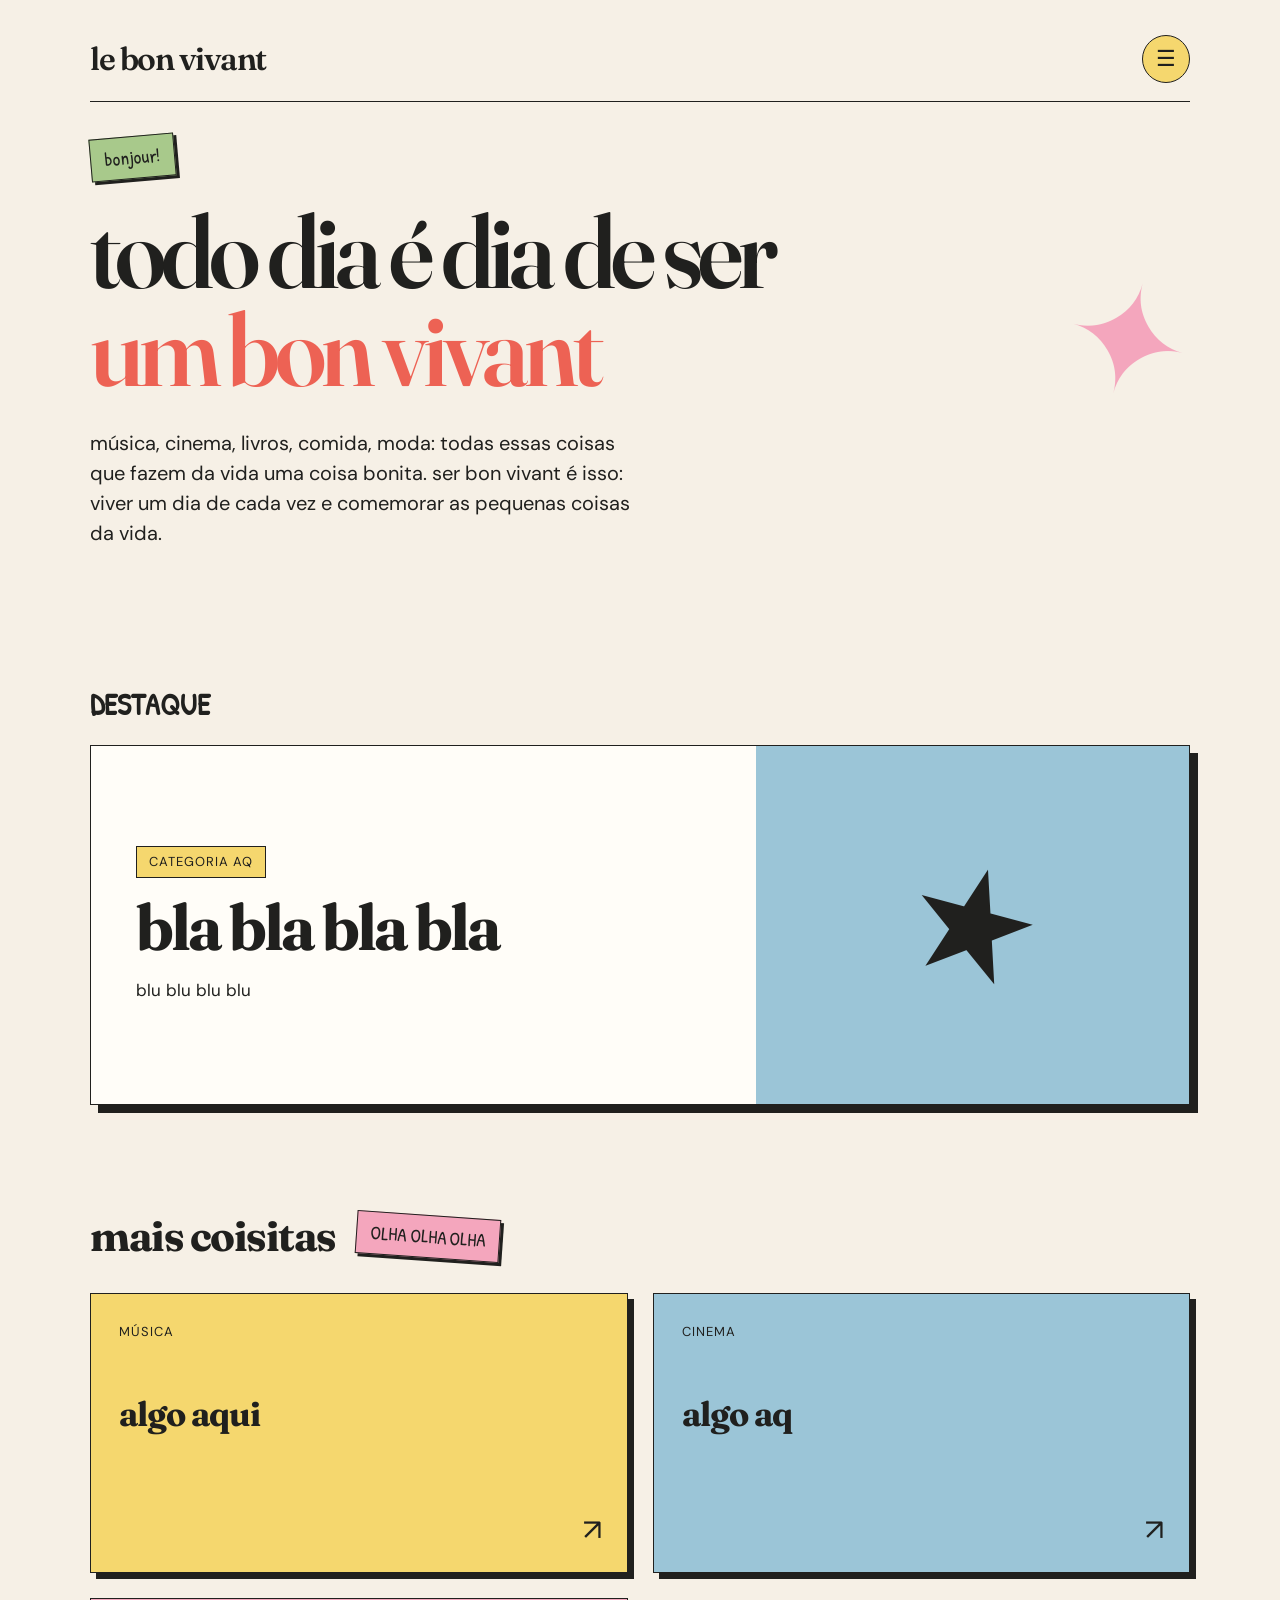
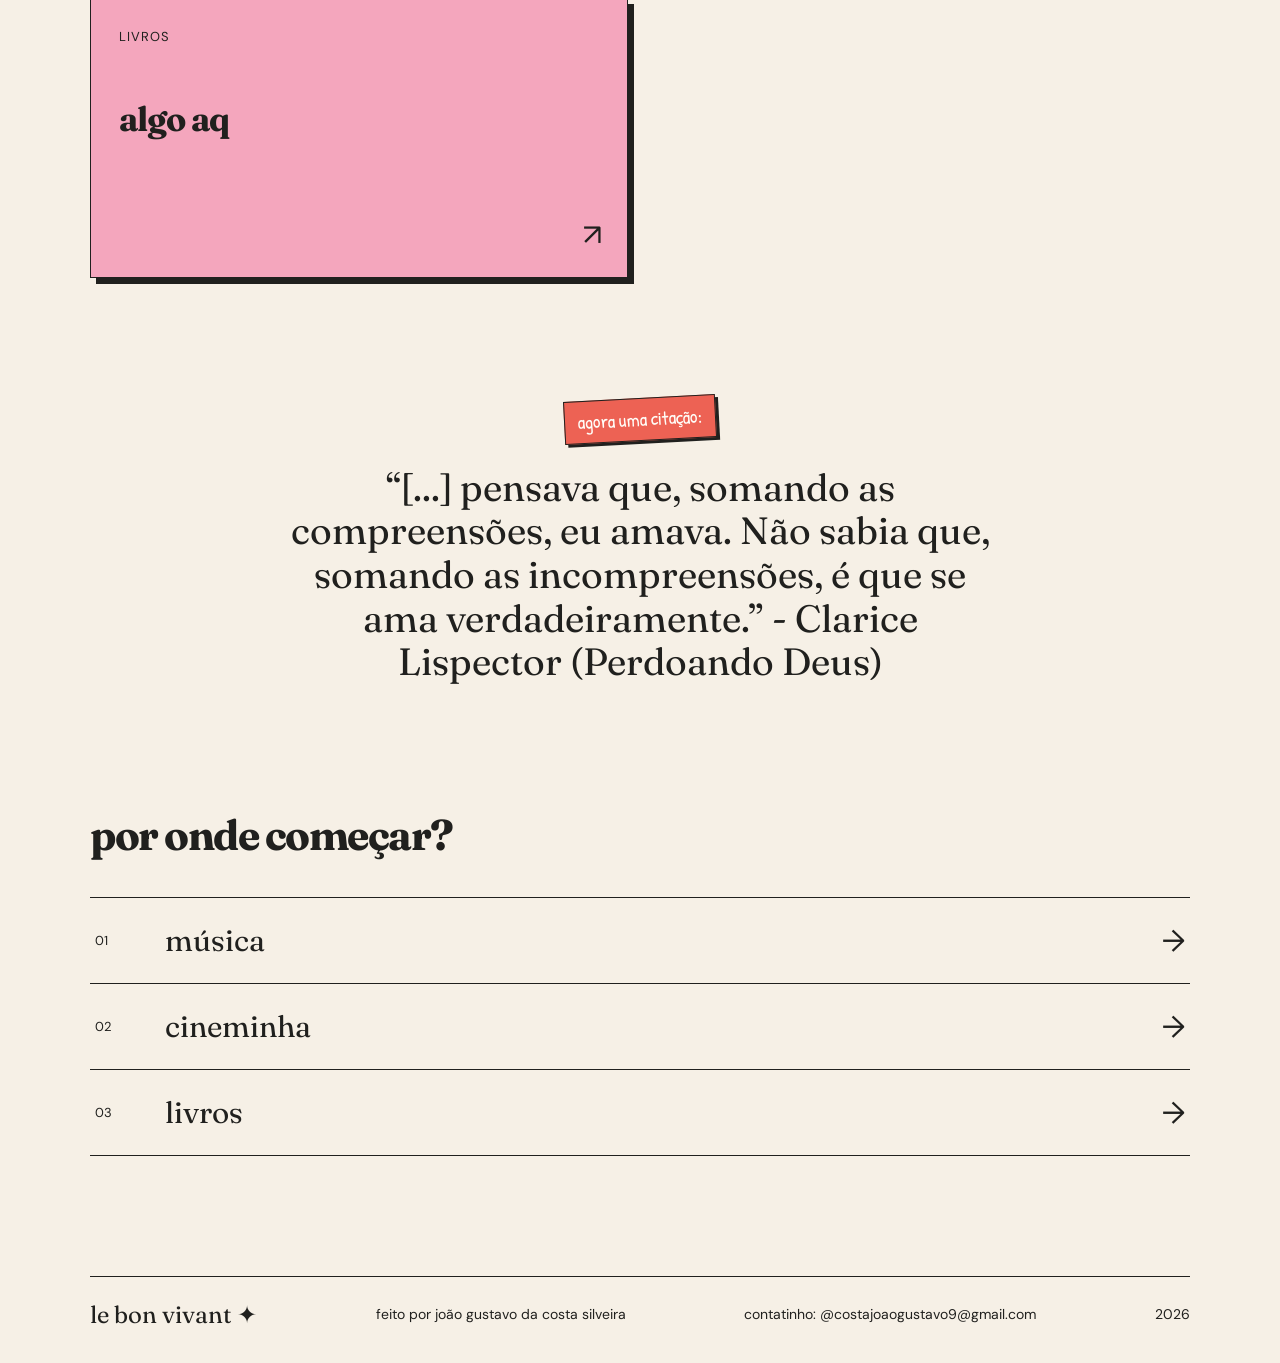
==== index.html @ a3f3db2d "Add files via upload" ====
<!DOCTYPE html>
<html lang="pt-BR">

<head>
    <meta charset="UTF-8">
    <meta name="viewport" content="width=device-width, initial-scale=1.0">

    <link rel="preconnect" href="https://fonts.googleapis.com">
    <link rel="preconnect" href="https://fonts.gstatic.com" crossorigin>

    <link href="https://fonts.googleapis.com/css2?family=DM+Sans:wght@400;500;700&family=Fraunces:opsz,wght@9..144,400;9..144,600;9..144,700&family=Patrick+Hand&display=swap" rel="stylesheet">

    <title>le bon vivant</title>

    <link rel="stylesheet" href="style.css">
</head>

<body>

    <header>

        <a href="index.html" class="logo">
            le bon vivant
        </a>

        <div class="menu">

            <button class="menu-btn" aria-label="Abrir menu">
                ☰
            </button>

            <nav class="menu-links">

                <a href="reviews.html">reviews</a>
                <a href="musica.html">musica</a>
                <a href="cinema.html">cineminha</a>
              <a href="livros.html">literatura</a>

            </nav>

        </div>

    </header>


    <main>

        <!-- APRESENTAÇÃO -->

        <section class="intro">

            <div class="intro-text">

                <span class="sticker sticker-green">
                    bonjour!
                </span>

                <h1>
                    todo dia é dia de ser
                    <em>um bon vivant</em>
                </h1>

                <p>
                    música, cinema, livros, comida, moda: todas essas coisas que fazem da vida uma coisa bonita. ser bon vivant é isso: viver um dia de cada vez e comemorar as pequenas coisas da vida.
                </p>

            </div>

            <div class="intro-decoration">
                ✦
            </div>

        </section>


        <!-- DESTAQUE -->

        <section class="featured">

            <div class="section-label">
                <h1>DESTAQUE</h1>
            </div>

            <a href="#" class="featured-card">

                <div class="featured-content">

                    <span class="category">
                        categoria aq
                    </span>

                    <h2>
                        bla bla bla bla
                    </h2>

                    <p>
                        blu blu blu blu
                    </p>

                </div>

                <div class="featured-shape">
                    <span>★</span>
                </div>

            </a>

        </section>


        <section class="recent">

            <div class="section-heading">

                <h2>
                    mais coisitas
                </h2>

                <span class="sticker sticker-pink">
                    OLHA OLHA OLHA
                </span>

            </div>


            <div class="posts-grid">


                <a href="#" class="post-card post-yellow">

                    <div class="post-top">
                        <span>música</span>
                    </div>

                    <h3>
                        algo aqui
                    </h3>

                    <span class="post-arrow">↗</span>

                </a>


                <a href="#" class="post-card post-blue">

                    <div class="post-top">
                        <span>cinema</span>
                    </div>

                    <h3>
                        algo aq
                    </h3>

                    <span class="post-arrow">↗</span>

                </a>


                <a href="#" class="post-card post-pink">

                    <div class="post-top">
                        <span>livros</span>
        
                    </div>

                    <h3>
                        algo aq
                    </h3>

                    <span class="post-arrow">↗</span>

                </a>

            </div>

        </section>


        <section class="little-note">

            <span class="sticker sticker-red">
                agora uma citação:
            </span>

            <p>
                “[...] pensava que, somando as compreensões, eu amava. Não sabia que, somando as incompreensões, é que se ama verdadeiramente.” - Clarice Lispector (Perdoando Deus)
            </p>

        </section>


        <section class="categories">

            <h2>
                por onde começar?
            </h2>

            <div class="category-list">

                <a href="musica.html">
                    <span>01</span>
                    música
                    <strong>→</strong>
                </a>

                <a href="cinema.html">
                    <span>02</span>
                    cineminha
                    <strong>→</strong>
                </a>

                <a href="livros.html">
                    <span>03</span>
                    livros
                    <strong>→</strong>
                </a>


            </div>

        </section>

    </main>


    <footer>

        <div class="footer-title">
            le bon vivant ✦
        </div>

        <p>
            feito por joão gustavo da costa silveira
        </p>

        <p>
          contatinho: @costajoaogustavo9@gmail.com
        </p>
        <p>
            2026
        </p>

    </footer>


    <script src="script.js"></script>

</body>

</html>
---- style.css ----
/* =====================================
   LE BON VIVANT
===================================== */

* {
    margin: 0;
    padding: 0;
    box-sizing: border-box;
}

:root {

    --cream: #f6f0e6;
    --black: #20201e;
    --white: #fffdf8;

    --pink: #f4a6bd;
    --red: #ed6254;
    --yellow: #f5d76e;
    --green: #a8c98b;
    --blue: #9bc5d7;

}

body {

    background-color: var(--cream);

    color: var(--black);

    font-family: "DM Sans", sans-serif;

    line-height: 1.5;

}


/* =====================================
   LINKS
===================================== */

a {

    color: inherit;

    text-decoration: none;

}


/* =====================================
   HEADER
===================================== */

header {

    width: 90%;
    max-width: 1100px;

    margin: 35px auto 0;

    padding-bottom: 18px;

    display: flex;

    justify-content: space-between;

    align-items: center;

    border-bottom: 1px solid var(--black);

}


.logo {

    font-family: "Fraunces", serif;

    font-size: 32px;

    font-weight: 600;

    letter-spacing: -1.5px;

}


/* =====================================
   MENU
===================================== */

.menu {

    position: relative;

}


.menu-btn {

    width: 48px;
    height: 48px;

    border: 1px solid var(--black);

    border-radius: 50%;

    background: var(--yellow);

    color: var(--black);

    font-size: 22px;

    cursor: pointer;

    transition: 0.2s ease;

}


.menu-btn:hover {

    transform: rotate(5deg);

}


/* JANELINHA DO MENU */

.menu-links {

    display: none;

    position: absolute;

    right: 0;

    top: 58px;

    width: 190px;

    padding: 20px;

    background: var(--white);

    border: 1px solid var(--black);

    box-shadow: 6px 6px 0 var(--black);

    z-index: 20;

}


.menu-links.active {

    display: flex;

    flex-direction: column;

    gap: 15px;

}


.menu-links a {

    font-family: "Fraunces", serif;

    font-size: 21px;

}


.menu-links a:hover {

    text-decoration: underline;

}


/* =====================================
   MAIN
===================================== */

main {

    width: 90%;

    max-width: 1100px;

    margin: 0 auto;

}


/* =====================================
   INTRO
===================================== */

.intro {

    min-height: 480px;

    display: flex;

    align-items: center;

    justify-content: space-between;

    position: relative;

}


.intro-text {

    max-width: 760px;

    position: relative;

}


.intro h1 {

    font-family: "Fraunces", serif;

    font-size: clamp(55px, 8vw, 105px);

    line-height: 0.95;

    letter-spacing: -5px;

    font-weight: 600;

}


.intro h1 em {

    color: var(--red);

    font-style: normal;

}


.intro p {

    max-width: 550px;

    margin-top: 30px;

    font-size: 20px;

}


.intro-decoration {

    font-size: 150px;

    color: var(--pink);

    transform: rotate(15deg);

}


/* =====================================
   ADESIVOS
===================================== */

.sticker {

    display: inline-block;

    padding: 6px 13px;

    border: 1px solid var(--black);

    font-family: "Patrick Hand", cursive;

    font-size: 19px;

    box-shadow: 3px 3px 0 var(--black);

}


.sticker-green {

    background: var(--green);

    transform: rotate(-5deg);

    margin-bottom: 25px;

}


.sticker-pink {

    background: var(--pink);

    transform: rotate(4deg);

}


.sticker-red {

    background: var(--red);

    color: var(--white);

    transform: rotate(-3deg);

}


/* =====================================
   SEÇÕES
===================================== */

section {

    margin-bottom: 100px;

}


.section-label {

    margin-bottom: 18px;

    font-family: "Patrick Hand", cursive;

    font-size: 20px;

}


.section-heading {

    display: flex;

    align-items: center;

    gap: 20px;

    margin-bottom: 25px;

}


.section-heading h2,
.categories h2 {

    font-family: "Fraunces", serif;

    font-size: 42px;

    letter-spacing: -1.5px;

}


/* =====================================
   DESTAQUE
===================================== */

.featured-card {

    min-height: 360px;

    display: grid;

    grid-template-columns: 1fr 0.65fr;

    overflow: hidden;

    background: var(--white);

    border: 1px solid var(--black);

    box-shadow: 8px 8px 0 var(--black);

    transition: 0.2s ease;

}


.featured-card:hover {

    transform: translateY(-4px);

}


.featured-content {

    padding: 45px;

    display: flex;

    flex-direction: column;

    justify-content: center;

}


.category {

    width: fit-content;

    margin-bottom: 18px;

    padding: 5px 12px;

    background: var(--yellow);

    border: 1px solid var(--black);

    font-size: 13px;

    text-transform: uppercase;

    letter-spacing: 1px;

}


.featured-content h2 {

    max-width: 650px;

    font-family: "Fraunces", serif;

    font-size: clamp(40px, 5vw, 65px);

    line-height: 0.98;

    letter-spacing: -3px;

}


.featured-content p {

    max-width: 500px;

    margin-top: 20px;

    font-size: 17px;

}


.read-more {

    margin-top: 25px;

    font-family: "Patrick Hand", cursive;

    font-size: 22px;

}


.featured-shape {

    background: var(--blue);

    display: flex;

    align-items: center;

    justify-content: center;

    font-size: 150px;

}


.featured-shape span {

    transform: rotate(15deg);

}


/* =====================================
   POSTS
===================================== */

.posts-grid {

    display: grid;

    grid-template-columns: repeat(2, 1fr);

    gap: 25px;

}


.post-card {

    min-height: 280px;

    padding: 28px;

    border: 1px solid var(--black);

    box-shadow: 6px 6px 0 var(--black);

    position: relative;

    transition: 0.2s ease;

}


.post-card:hover {

    transform: translateY(-5px) rotate(-1deg);

}


.post-top {

    display: flex;

    justify-content: space-between;

    font-size: 13px;

    text-transform: uppercase;

    letter-spacing: 1px;

}


.post-card h3 {

    max-width: 400px;

    margin-top: 55px;

    font-family: "Fraunces", serif;

    font-size: 34px;

    line-height: 1;

    letter-spacing: -1px;

}


.post-arrow {

    position: absolute;

    right: 25px;

    bottom: 20px;

    font-size: 30px;

}


.post-yellow {

    background: var(--yellow);

}


.post-blue {

    background: var(--blue);

}


.post-pink {

    background: var(--pink);

}


.post-green {

    background: var(--green);

}


/* =====================================
   NOTA
===================================== */

.little-note {

    max-width: 700px;

    margin: 120px auto;

    text-align: center;

}


.little-note p {

    margin-top: 25px;

    font-family: "Fraunces", serif;

    font-size: 38px;

    line-height: 1.15;

}


/* =====================================
   CATEGORIAS
===================================== */

.category-list {

    margin-top: 30px;

    border-top: 1px solid var(--black);

}


.category-list a {

    display: grid;

    grid-template-columns: 70px 1fr 40px;

    align-items: center;

    padding: 20px 5px;

    border-bottom: 1px solid var(--black);

    font-family: "Fraunces", serif;

    font-size: 30px;

    transition: 0.2s ease;

}


.category-list a:hover {

    padding-left: 15px;

    background: var(--yellow);

}


.category-list span {

    font-family: "DM Sans", sans-serif;

    font-size: 13px;

}


.category-list strong {

    text-align: right;

    font-family: "DM Sans", sans-serif;

    font-weight: 400;

}


/* =====================================
   FOOTER
===================================== */

footer {

    width: 90%;

    max-width: 1100px;

    margin: 120px auto 30px;

    padding-top: 20px;

    border-top: 1px solid var(--black);

    display: flex;

    justify-content: space-between;

    align-items: center;

    font-size: 14px;

}


.footer-title {

    font-family: "Fraunces", serif;

    font-size: 24px;

}


/* =====================================
   CELULAR
===================================== */

@media (max-width: 700px) {

    header {

        margin-top: 25px;

    }


    .logo {

        font-size: 27px;

    }


    .intro {

        min-height: 500px;

    }


    .intro h1 {

        font-size: 58px;

        letter-spacing: -3px;

    }


    .intro p {

        font-size: 18px;

    }


    .intro-decoration {

        display: none;

    }


    .featured-card {

        grid-template-columns: 1fr;

    }


    .featured-content {

        padding: 30px;

    }


    .featured-content h2 {

        font-size: 43px;

    }


    .featured-shape {

        min-height: 160px;

        font-size: 90px;

    }


    .posts-grid {

        grid-template-columns: 1fr;

    }


    .post-card {

        min-height: 240px;

    }


    .section-heading h2,
    .categories h2 {

        font-size: 35px;

    }


    .little-note p {

        font-size: 30px;

    }


    .category-list a {

        font-size: 25px;

        grid-template-columns: 45px 1fr 30px;

    }


    footer {

        flex-direction: column;

        align-items: flex-start;

        gap: 8px;

    }

}

/* =====================================
   PÁGINA DE POST
===================================== */

.post {

    width: 90%;

    max-width: 900px;

    margin: 80px auto 0;

}


.post-header {

    border: none;

    width: 100%;

    margin: 0 0 60px;

    padding: 0;

    display: block;

}


.post-category {

    display: inline-block;

    padding: 6px 13px;

    margin-bottom: 25px;

    background: var(--yellow);

    border: 1px solid var(--black);

    font-family: "Patrick Hand", cursive;

    font-size: 19px;

    transform: rotate(-3deg);

    box-shadow: 3px 3px 0 var(--black);

}


.post-header h1 {

    max-width: 850px;

    font-family: "Fraunces", serif;

    font-size: clamp(50px, 8vw, 90px);

    line-height: 0.95;

    letter-spacing: -4px;

    font-weight: 600;

}


.post-subtitle {

    max-width: 650px;

    margin-top: 25px;

    font-size: 21px;

}


.post-meta {

    display: flex;

    gap: 15px;

    align-items: center;

    margin-top: 25px;

    font-size: 13px;

    text-transform: uppercase;

    letter-spacing: 1px;

}


/* =====================================
   IMAGEM DO POST
===================================== */

.post-image {

    margin: 0 0 60px;

}


.post-image img {

    display: block;

    width: 100%;

    max-height: 650px;

    object-fit: cover;

    border: 1px solid var(--black);

}


.post-image figcaption {

    margin-top: 10px;

    font-family: "Patrick Hand", cursive;

    font-size: 17px;

}


/* =====================================
   TEXTO DO POST
===================================== */

.post-content {

    max-width: 700px;

    margin: 0 auto;

}


.post-content p {

    margin-bottom: 25px;

    font-size: 19px;

    line-height: 1.8;

}


.post-content h2 {

    margin: 65px 0 25px;

    font-family: "Fraunces", serif;

    font-size: 40px;

    line-height: 1;

    letter-spacing: -1px;

}


.post-content strong {

    font-weight: 700;

}


.post-content em {

    font-family: "Fraunces", serif;

}


/* =====================================
   CITAÇÃO
===================================== */

.post-content blockquote {

    margin: 50px -80px;

    padding: 35px;

    border-left: 5px solid var(--red);

    background: var(--pink);

    font-family: "Fraunces", serif;

    font-size: 32px;

    line-height: 1.2;

}


/* =====================================
   NOTA / DESTAQUE
===================================== */

.post-note {

    margin: 50px 0;

    padding: 25px;

    background: var(--green);

    border: 1px solid var(--black);

    box-shadow: 6px 6px 0 var(--black);

}


.post-note span {

    display: block;

    margin-bottom: 10px;

    font-family: "Patrick Hand", cursive;

    font-size: 20px;

}


.post-note p {

    margin: 0;

    font-size: 17px;

}


/* =====================================
   FINAL DO POST
===================================== */

.post-end {

    margin: 80px 0 50px;

    text-align: center;

}


.post-end .sticker {

    background: var(--blue);

    display: inline-block;

    padding: 7px 15px;

    border: 1px solid var(--black);

    box-shadow: 3px 3px 0 var(--black);

    font-family: "Patrick Hand", cursive;

    font-size: 20px;

    transform: rotate(3deg);

}


.back-home {

    display: block;

    width: fit-content;

    margin: 0 auto;

    font-family: "Patrick Hand", cursive;

    font-size: 22px;

}


.back-home:hover {

    text-decoration: underline;

}


/* =====================================
   POST NO CELULAR
===================================== */

@media (max-width: 700px) {

    .post {

        margin-top: 55px;

    }


    .post-header h1 {

        font-size: 52px;

        letter-spacing: -2.5px;

    }


    .post-subtitle {

        font-size: 18px;

    }


    .post-meta {

        flex-wrap: wrap;

    }


    .post-content p {

        font-size: 18px;

    }


    .post-content h2 {

        font-size: 34px;

    }


    .post-content blockquote {

        margin: 40px 0;

        font-size: 27px;

    }

}
/* =====================================
   PÁGINA DE REVIEWS
===================================== */

.reviews-page {

    width: 90%;

    max-width: 1000px;

    margin: 80px auto 0;

}


/* =====================================
   INTRO DAS REVIEWS
===================================== */

.reviews-intro {

    max-width: 750px;

    margin-bottom: 90px;

}


.reviews-intro h1 {

    margin-top: 25px;

    font-family: "Fraunces", serif;

    font-size: clamp(70px, 10vw, 120px);

    line-height: 0.85;

    letter-spacing: -6px;

}


.reviews-intro p {

    max-width: 600px;

    margin-top: 30px;

    font-size: 20px;

}


/* =====================================
   LISTA
===================================== */

.reviews-list {

    border-top: 1px solid var(--black);

}


/* =====================================
   ITEM
===================================== */

.review-item {

    display: grid;

    grid-template-columns: 70px 1fr 50px;

    gap: 25px;

    align-items: center;

    padding: 35px 10px;

    border-bottom: 1px solid var(--black);

    transition: 0.2s ease;

}


.review-item:hover {

    padding-left: 25px;

    padding-right: 25px;

    background: var(--yellow);

}


.review-number {

    font-size: 13px;

    letter-spacing: 1px;

}


.review-info {

    min-width: 0;

}


.review-category {

    display: inline-block;

    margin-bottom: 8px;

    font-family: "Patrick Hand", cursive;

    font-size: 18px;

}


.review-info h2 {

    margin: 0;

    font-family: "Fraunces", serif;

    font-size: 35px;

    line-height: 1;

    letter-spacing: -1px;

}


.review-info p {

    max-width: 600px;

    margin-top: 12px;

    font-size: 16px;

}


.review-arrow {

    font-size: 30px;

    text-align: right;

}


/* =====================================
   CORES ALTERNADAS
===================================== */

.review-item:nth-child(2):hover {

    background: var(--pink);

}


.review-item:nth-child(3):hover {

    background: var(--blue);

}


.review-item:nth-child(4):hover {

    background: var(--green);

}


.review-item:nth-child(5):hover {

    background: var(--yellow);

}


.review-item:nth-child(6):hover {

    background: var(--pink);

}


/* =====================================
   CELULAR
===================================== */

@media (max-width: 700px) {

    .reviews-page {

        margin-top: 55px;

    }


    .reviews-intro h1 {

        font-size: 75px;

        letter-spacing: -4px;

    }


    .reviews-intro p {

        font-size: 18px;

    }


    .review-item {

        grid-template-columns: 40px 1fr 30px;

        gap: 12px;

        padding: 28px 5px;

    }


    .review-item:hover {

        padding-left: 12px;

        padding-right: 12px;

    }


    .review-info h2 {

        font-size: 27px;

    }


    .review-info p {

        font-size: 15px;

    }


    .review-arrow {

        font-size: 24px;

    }

}

/* =========================================
   PÁGINA DE MÚSICA
========================================= */

.music-page {
    width: 90%;
    max-width: 1100px;
    margin: 0 auto;
}


/* INTRO */

.music-intro {
    min-height: 500px;
    display: flex;
    align-items: center;
    justify-content: space-between;
    position: relative;
}

.music-intro-text {
    max-width: 750px;
}

.music-intro h1 {
    margin-top: 25px;
    font-family: "Fraunces", serif;
    font-size: clamp(90px, 15vw, 180px);
    line-height: .8;
    letter-spacing: -9px;
}

.music-intro h1 span {
    color: var(--red);
}

.music-intro p {
    max-width: 570px;
    margin-top: 35px;
    font-size: 20px;
}

.music-symbol {
    font-family: "Fraunces", serif;
    font-size: 180px;
    color: var(--pink);
    transform: rotate(8deg);
}


/* DESTAQUE */

.music-featured {
    margin-bottom: 120px;
}

.music-featured-card {
    min-height: 430px;
    display: grid;
    grid-template-columns: .8fr 1.2fr;
    background: var(--white);
    border: 1px solid var(--black);
    box-shadow: 8px 8px 0 var(--black);
    overflow: hidden;
    transition: .2s ease;
}

.music-featured-card:hover {
    transform: translateY(-5px);
}

.music-featured-image {
    display: flex;
    align-items: center;
    justify-content: center;
    background: var(--yellow);
    font-family: "Patrick Hand", cursive;
    font-size: 24px;
}

.music-featured-content {
    padding: 50px;
    display: flex;
    flex-direction: column;
    justify-content: center;
}

.music-featured-content h2 {
    max-width: 650px;
    font-family: "Fraunces", serif;
    font-size: clamp(42px, 5vw, 68px);
    line-height: .95;
    letter-spacing: -3px;
}

.music-featured-content p {
    max-width: 520px;
    margin-top: 25px;
    font-size: 18px;
}


/* SEÇÕES */

.music-section {
    margin-bottom: 120px;
}

.music-section-heading {
    display: flex;
    align-items: flex-end;
    justify-content: space-between;
    gap: 30px;
    margin-bottom: 30px;
}

.music-section-heading h2 {
    margin-top: 8px;
    font-family: "Fraunces", serif;
    font-size: 52px;
    line-height: .95;
    letter-spacing: -2px;
}


/* REVIEWS */

.music-reviews {
    border-top: 1px solid var(--black);
}

.music-review-item {
    display: grid;
    grid-template-columns: 70px 1fr 50px;
    gap: 25px;
    align-items: center;
    padding: 35px 10px;
    border-bottom: 1px solid var(--black);
    transition: .2s ease;
}

.music-review-item:hover {
    padding-left: 25px;
    padding-right: 25px;
    background: var(--yellow);
}

.music-review-item:nth-child(2):hover {
    background: var(--pink);
}

.music-review-item:nth-child(3):hover {
    background: var(--blue);
}

.music-review-item:nth-child(4):hover {
    background: var(--green);
}

.music-review-number {
    font-size: 13px;
    letter-spacing: 1px;
}

.music-review-info > span {
    font-family: "Patrick Hand", cursive;
    font-size: 18px;
}

.music-review-info h3 {
    margin-top: 5px;
    font-family: "Fraunces", serif;
    font-size: 34px;
    line-height: 1;
    letter-spacing: -1px;
}

.music-review-info p {
    max-width: 650px;
    margin-top: 12px;
    font-size: 16px;
}

.music-review-arrow {
    text-align: right;
    font-size: 30px;
}


/* TEXTOS */

.music-writing {
    margin-top: 140px;
}

.music-writing-grid {
    display: grid;
    grid-template-columns: repeat(2, 1fr);
    gap: 25px;
}

.music-writing-card {
    min-height: 330px;
    padding: 30px;
    border: 1px solid var(--black);
    box-shadow: 6px 6px 0 var(--black);
    position: relative;
    transition: .2s ease;
}

.music-writing-card:hover {
    transform: translateY(-5px) rotate(-1deg);
}

.music-writing-yellow {
    background: var(--yellow);
}

.music-writing-blue {
    background: var(--blue);
}

.writing-type {
    font-family: "Patrick Hand", cursive;
    font-size: 19px;
}

.music-writing-card h3 {
    max-width: 500px;
    margin-top: 50px;
    font-family: "Fraunces", serif;
    font-size: 38px;
    line-height: .98;
    letter-spacing: -1px;
}

.music-writing-card p {
    max-width: 450px;
    margin-top: 20px;
    font-size: 16px;
}

.writing-arrow {
    position: absolute;
    right: 25px;
    bottom: 18px;
    font-size: 30px;
}


/* DESCOBERTAS */

.music-discoveries {
    margin-bottom: 120px;
}

.discovery-list {
    border-top: 1px solid var(--black);
}

.discovery-list a {
    display: grid;
    grid-template-columns: 70px 1fr 40px;
    align-items: center;
    gap: 20px;
    padding: 22px 5px;
    border-bottom: 1px solid var(--black);
    transition: .2s ease;
}

.discovery-list a:hover {
    padding-left: 18px;
    background: var(--pink);
}

.discovery-list a:nth-child(2):hover {
    background: var(--yellow);
}

.discovery-list a:nth-child(3):hover {
    background: var(--green);
}

.discovery-list a:nth-child(4):hover {
    background: var(--blue);
}

.discovery-list > a > span {
    font-size: 13px;
}

.discovery-list small {
    display: block;
    font-family: "Patrick Hand", cursive;
    font-size: 17px;
}

.discovery-list strong {
    display: block;
    margin-top: 2px;
    font-family: "Fraunces", serif;
    font-size: 25px;
    font-weight: 600;
}

.discovery-list b {
    text-align: right;
    font-size: 25px;
    font-weight: 400;
}


/* FINAL */

.music-end {
    max-width: 650px;
    margin: 150px auto 100px;
    text-align: center;
}

.music-end p {
    margin-top: 25px;
    font-family: "Fraunces", serif;
    font-size: 35px;
    line-height: 1.1;
}


/* MOBILE */

@media (max-width: 700px) {

    .music-intro {
        min-height: 500px;
    }

    .music-intro h1 {
        font-size: 100px;
        letter-spacing: -6px;
    }

    .music-intro p {
        font-size: 18px;
    }

    .music-symbol {
        display: none;
    }

    .music-featured-card {
        grid-template-columns: 1fr;
    }

    .music-featured-image {
        min-height: 200px;
    }

    .music-featured-content {
        padding: 30px;
    }

    .music-featured-content h2 {
        font-size: 45px;
    }

    .music-section-heading {
        align-items: flex-start;
        flex-direction: column;
    }

    .music-section-heading h2 {
        font-size: 40px;
    }

    .music-review-item {
        grid-template-columns: 40px 1fr 30px;
        gap: 12px;
        padding: 28px 5px;
    }

    .music-review-item:hover {
        padding-left: 12px;
        padding-right: 12px;
    }

    .music-review-info h3 {
        font-size: 27px;
    }

    .music-review-info p {
        font-size: 15px;
    }

    .music-writing-grid {
        grid-template-columns: 1fr;
    }

    .music-writing-card {
        min-height: 280px;
    }

    .music-writing-card h3 {
        font-size: 32px;
    }

    .discovery-list a {
        grid-template-columns: 40px 1fr 30px;
        gap: 12px;
    }

    .discovery-list strong {
        font-size: 21px;
    }

    .music-end p {
        font-size: 29px;
    }
}



/* =========================================
   PÁGINA CINEMINHA
========================================= */

.cinema-page {
    width: 90%;
    max-width: 1100px;
    margin: 0 auto;
}


/* INTRO */

.cinema-intro {
    min-height: 500px;
    display: flex;
    align-items: center;
    justify-content: space-between;
    position: relative;
}

.cinema-intro-text {
    max-width: 800px;
}

.cinema-intro h1 {
    margin-top: 25px;
    font-family: "Fraunces", serif;
    font-size: clamp(75px, 13vw, 160px);
    line-height: .8;
    letter-spacing: -8px;
}

.cinema-intro h1 span {
    color: var(--red);
}

.cinema-intro p {
    max-width: 570px;
    margin-top: 35px;
    font-size: 20px;
}

.cinema-symbol {
    font-family: "Fraunces", serif;
    font-size: 170px;
    color: var(--yellow);
    transform: rotate(12deg);
}

.sticker-blue {
    background: var(--blue);
    transform: rotate(-4deg);
    margin-bottom: 5px;
}


/* SEÇÕES */

.cinema-section {
    margin-bottom: 120px;
}

.cinema-section-heading {
    display: flex;
    align-items: flex-end;
    justify-content: space-between;
    gap: 30px;
    margin-bottom: 30px;
}

.cinema-section-heading h2 {
    margin-top: 8px;
    font-family: "Fraunces", serif;
    font-size: 52px;
    line-height: .95;
    letter-spacing: -2px;
}


/* REVIEWS */

.cinema-reviews {
    border-top: 1px solid var(--black);
}

.cinema-review-item {
    display: grid;
    grid-template-columns: 70px 1fr 50px;
    gap: 25px;
    align-items: center;
    padding: 40px 10px;
    border-bottom: 1px solid var(--black);
    transition: .2s ease;
}

.cinema-review-item:hover {
    padding-left: 25px;
    padding-right: 25px;
    background: var(--pink);
}

.cinema-review-number {
    font-size: 13px;
    letter-spacing: 1px;
}

.cinema-review-info > span {
    font-family: "Patrick Hand", cursive;
    font-size: 18px;
}

.cinema-review-info h3 {
    margin-top: 5px;
    font-family: "Fraunces", serif;
    font-size: 38px;
    line-height: 1;
    letter-spacing: -1px;
}

.cinema-review-info p {
    max-width: 650px;
    margin-top: 14px;
    font-size: 16px;
}

.cinema-review-arrow {
    text-align: right;
    font-size: 30px;
}


/* RECOMENDAÇÕES */

.cinema-recommendations {
    margin-top: 150px;
}

.cinema-recommendation-card {
    display: grid;
    grid-template-columns: 80px 1fr 50px;
    gap: 25px;
    align-items: center;
    min-height: 280px;
    padding: 40px;
    background: var(--green);
    border: 1px solid var(--black);
    box-shadow: 7px 7px 0 var(--black);
    transition: .2s ease;
}

.cinema-recommendation-card:hover {
    transform: translateY(-5px) rotate(-.5deg);
}

.cinema-recommendation-number {
    font-size: 13px;
    letter-spacing: 1px;
}

.cinema-recommendation-content > span {
    font-family: "Patrick Hand", cursive;
    font-size: 19px;
}

.cinema-recommendation-content h3 {
    max-width: 700px;
    margin-top: 8px;
    font-family: "Fraunces", serif;
    font-size: 48px;
    line-height: .95;
    letter-spacing: -2px;
}

.cinema-recommendation-content p {
    max-width: 600px;
    margin-top: 20px;
    font-size: 17px;
}

.cinema-recommendation-arrow {
    font-size: 35px;
    text-align: right;
}


/* FINAL */

.cinema-end {
    max-width: 650px;
    margin: 150px auto 100px;
    text-align: center;
}

.cinema-end p {
    margin-top: 25px;
    font-family: "Fraunces", serif;
    font-size: 35px;
    line-height: 1.1;
}


/* MOBILE */

@media (max-width: 700px) {

    .cinema-intro {
        min-height: 500px;
    }

    .cinema-intro h1 {
        font-size: 78px;
        letter-spacing: -5px;
    }

    .cinema-intro p {
        font-size: 18px;
    }

    .cinema-symbol {
        display: none;
    }

    .cinema-section-heading {
        align-items: flex-start;
        flex-direction: column;
    }

    .cinema-section-heading h2 {
        font-size: 40px;
    }

    .cinema-review-item {
        grid-template-columns: 40px 1fr 30px;
        gap: 12px;
        padding: 30px 5px;
    }

    .cinema-review-item:hover {
        padding-left: 12px;
        padding-right: 12px;
    }

    .cinema-review-info h3 {
        font-size: 28px;
    }

    .cinema-review-info p {
        font-size: 15px;
    }

    .cinema-recommendation-card {
        grid-template-columns: 40px 1fr 30px;
        gap: 12px;
        padding: 30px;
    }

    .cinema-recommendation-content h3 {
        font-size: 34px;
    }

    .cinema-recommendation-content p {
        font-size: 15px;
    }

    .cinema-end p {
        font-size: 29px;
    }
}


/* =========================================
   PÁGINA LIVROS
========================================= */

.books-page {
    width: 90%;
    max-width: 1100px;
    margin: 0 auto;
}


/* INTRO */

.books-intro {
    min-height: 500px;
    display: flex;
    align-items: center;
    justify-content: space-between;
    position: relative;
}

.books-intro-text {
    max-width: 800px;
}

.books-intro h1 {
    margin-top: 25px;
    font-family: "Fraunces", serif;
    font-size: clamp(90px, 14vw, 170px);
    line-height: .8;
    letter-spacing: -9px;
}

.books-intro h1 span {
    color: var(--red);
}

.books-intro p {
    max-width: 580px;
    margin-top: 35px;
    font-size: 20px;
}

.books-symbol {
    font-family: "Fraunces", serif;
    font-size: 190px;
    color: var(--pink);
    transform: rotate(-12deg);
}


/* SEÇÕES */

.books-section {
    margin-bottom: 120px;
}

.books-section-heading {
    display: flex;
    align-items: flex-end;
    justify-content: space-between;
    gap: 30px;
    margin-bottom: 30px;
}

.books-section-heading h2 {
    margin-top: 8px;
    font-family: "Fraunces", serif;
    font-size: 52px;
    line-height: .95;
    letter-spacing: -2px;
}


/* REVIEWS */

.books-reviews {
    border-top: 1px solid var(--black);
}

.books-review-item {
    display: grid;
    grid-template-columns: 70px 1fr 50px;
    gap: 25px;
    align-items: center;
    padding: 40px 10px;
    border-bottom: 1px solid var(--black);
    transition: .2s ease;
}

.books-review-item:hover {
    padding-left: 25px;
    padding-right: 25px;
    background: var(--green);
}

.books-review-number {
    font-size: 13px;
    letter-spacing: 1px;
}

.books-review-info > span {
    font-family: "Patrick Hand", cursive;
    font-size: 18px;
}

.books-review-info h3 {
    margin-top: 5px;
    font-family: "Fraunces", serif;
    font-size: 38px;
    line-height: 1;
    letter-spacing: -1px;
}

.books-review-info p {
    max-width: 650px;
    margin-top: 14px;
    font-size: 16px;
}

.books-review-arrow {
    text-align: right;
    font-size: 30px;
}


/* RECOMENDAÇÕES */

.books-recommendations {
    margin-top: 150px;
}

.books-recommendation-card {
    display: grid;
    grid-template-columns: 80px 1fr 50px;
    gap: 25px;
    align-items: center;
    min-height: 280px;
    padding: 40px;
    background: var(--blue);
    border: 1px solid var(--black);
    box-shadow: 7px 7px 0 var(--black);
    transition: .2s ease;
}

.books-recommendation-card:hover {
    transform: translateY(-5px) rotate(.5deg);
}

.books-recommendation-number {
    font-size: 13px;
    letter-spacing: 1px;
}

.books-recommendation-content > span {
    font-family: "Patrick Hand", cursive;
    font-size: 19px;
}

.books-recommendation-content h3 {
    max-width: 700px;
    margin-top: 8px;
    font-family: "Fraunces", serif;
    font-size: 48px;
    line-height: .95;
    letter-spacing: -2px;
}

.books-recommendation-content p {
    max-width: 600px;
    margin-top: 20px;
    font-size: 17px;
}

.books-recommendation-arrow {
    font-size: 35px;
    text-align: right;
}


/* FINAL */

.books-end {
    max-width: 650px;
    margin: 150px auto 100px;
    text-align: center;
}

.books-end p {
    margin-top: 25px;
    font-family: "Fraunces", serif;
    font-size: 35px;
    line-height: 1.1;
}


/* MOBILE */

@media (max-width: 700px) {

    .books-intro {
        min-height: 500px;
    }

    .books-intro h1 {
        font-size: 95px;
        letter-spacing: -6px;
    }

    .books-intro p {
        font-size: 18px;
    }

    .books-symbol {
        display: none;
    }

    .books-section-heading {
        align-items: flex-start;
        flex-direction: column;
    }

    .books-section-heading h2 {
        font-size: 40px;
    }

    .books-review-item {
        grid-template-columns: 40px 1fr 30px;
        gap: 12px;
        padding: 30px 5px;
    }

    .books-review-item:hover {
        padding-left: 12px;
        padding-right: 12px;
    }

    .books-review-info h3 {
        font-size: 28px;
    }

    .books-review-info p {
        font-size: 15px;
    }

    .books-recommendation-card {
        grid-template-columns: 40px 1fr 30px;
        gap: 12px;
        padding: 30px;
    }

    .books-recommendation-content h3 {
        font-size: 34px;
    }

    .books-recommendation-content p {
        font-size: 15px;
    }

    .books-end p {
        font-size: 29px;
    }
}

.share-area {
    display:flex;
    align-items:center;
    gap:15px;
    margin-top:25px;
}

.share-button {
    padding:9px 16px;
    background:var(--pink);
    color:var(--black);
    border:1px solid var(--black);
    box-shadow:3px 3px 0 var(--black);
    font-family:"Patrick Hand", cursive;
    font-size:19px;
    cursor:pointer;
    transition:.15s ease;
}

.share-button:hover {
    transform:translate(-2px,-2px);
    box-shadow:5px 5px 0 var(--black);
}

.share-button:active {
    transform:translate(2px,2px);
    box-shadow:1px 1px 0 var(--black);
}

.share-message {
    font-size:14px;
}

@media (max-width:700px) {

    .share-area {
        flex-wrap:wrap;
    }

}
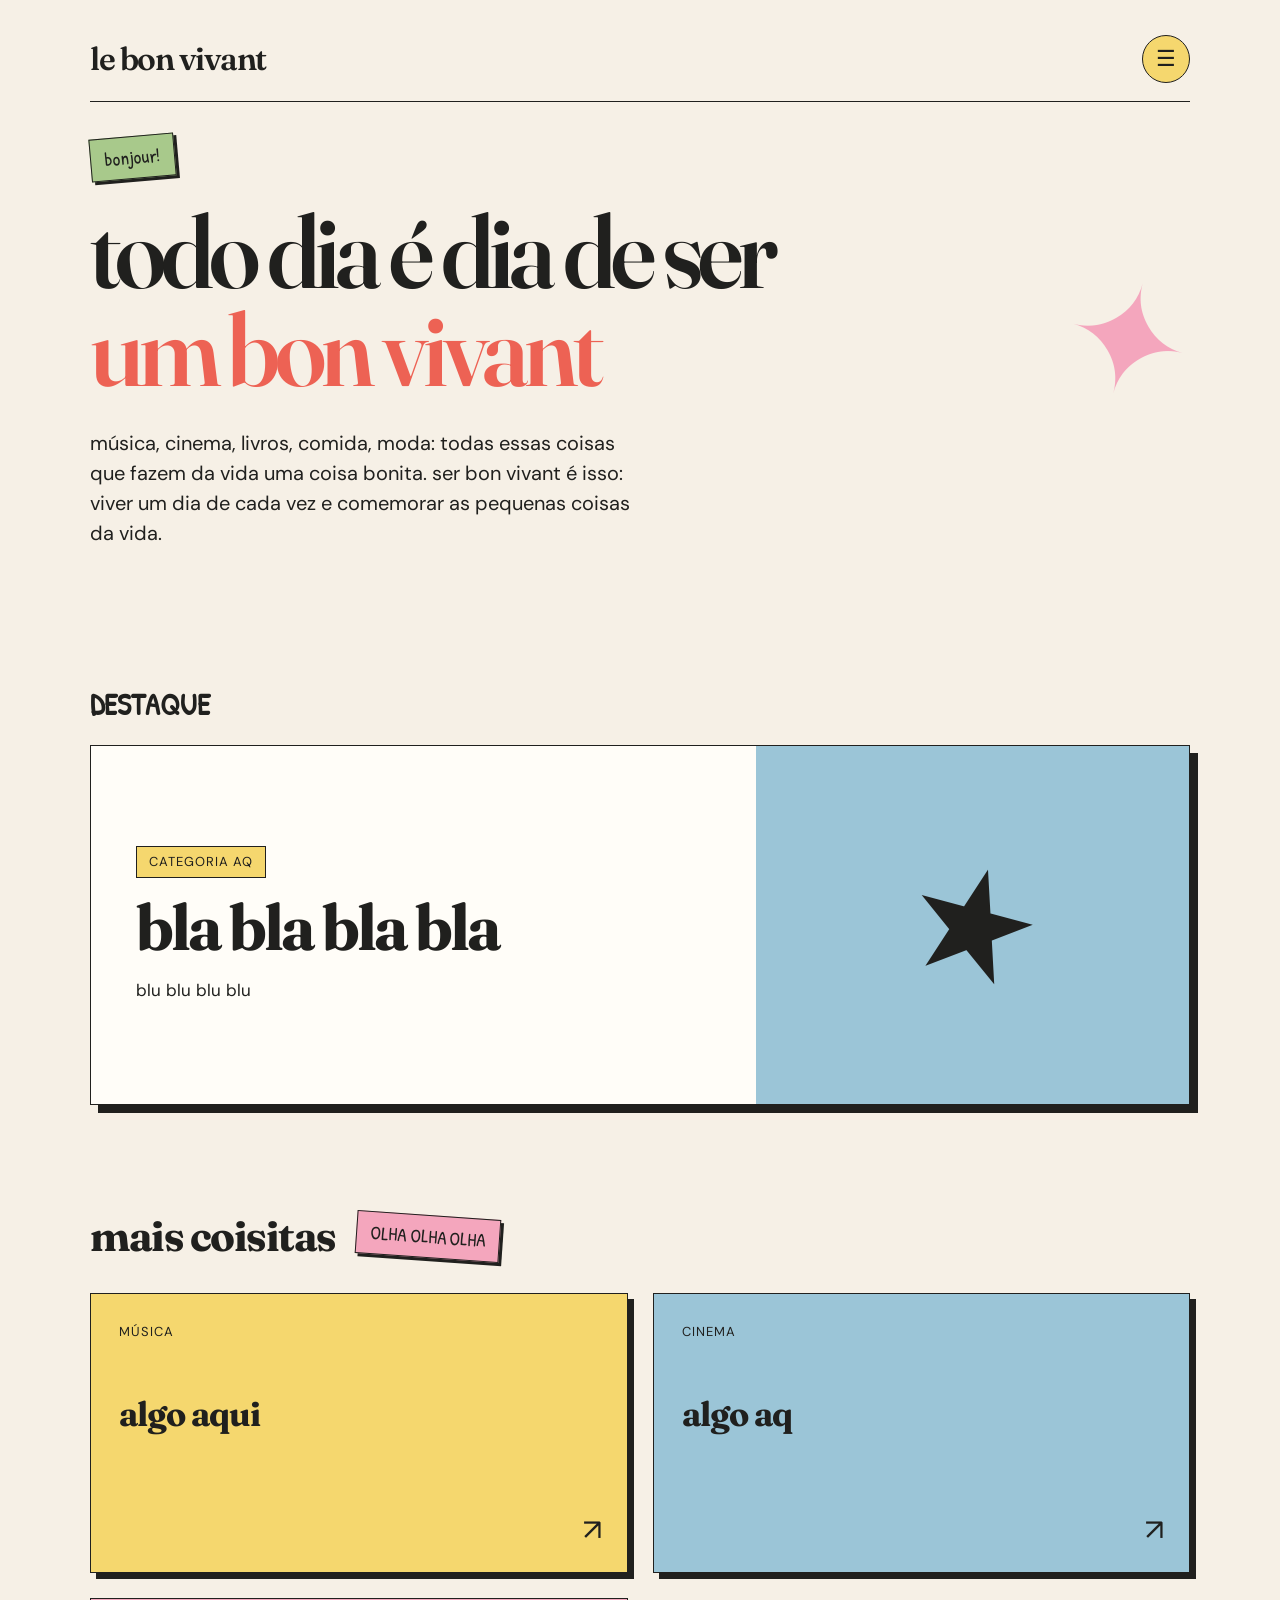
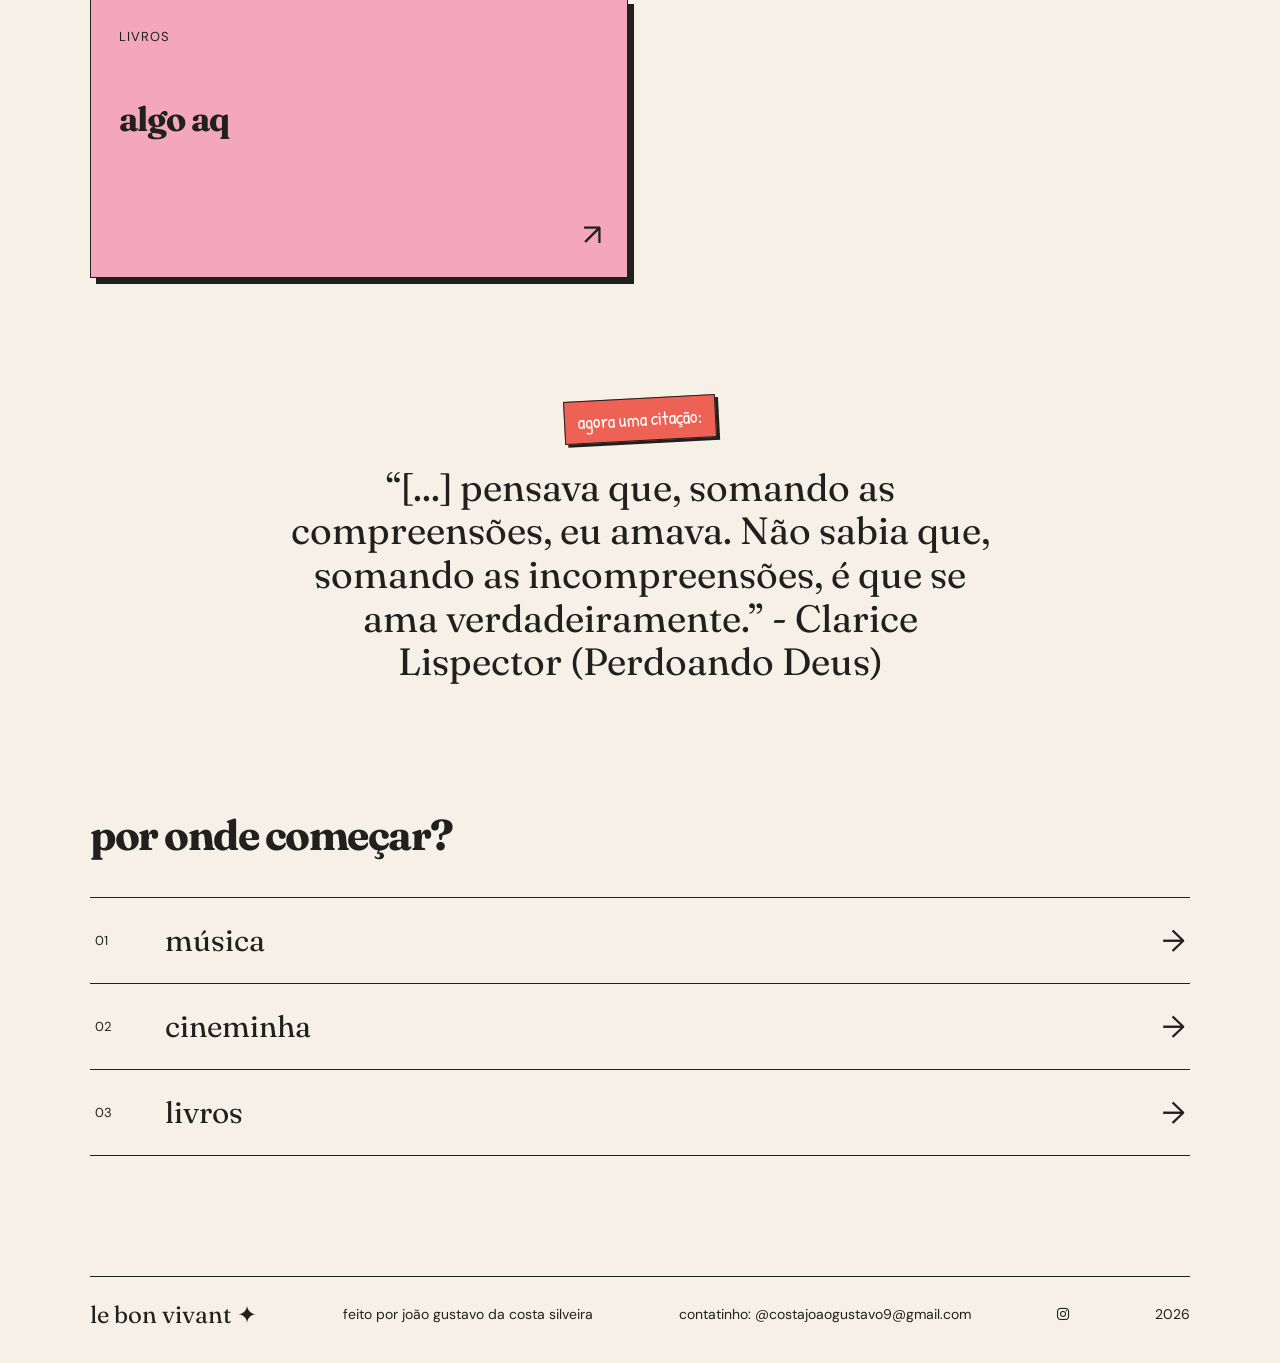
==== commit a5420130: "Add files via upload" ====
--- a/index.html
+++ b/index.html
@@ -10,6 +10,8 @@
 
     <link href="https://fonts.googleapis.com/css2?family=DM+Sans:wght@400;500;700&family=Fraunces:opsz,wght@9..144,400;9..144,600;9..144,700&family=Patrick+Hand&display=swap" rel="stylesheet">
 
+    <link rel="stylesheet" href="https://cdnjs.cloudflare.com/ajax/libs/font-awesome/6.5.2/css/all.min.css">
+  
     <title>le bon vivant</title>
 
     <link rel="stylesheet" href="style.css">
@@ -31,7 +33,7 @@
 
             <nav class="menu-links">
 
-                <a href="reviews.html">reviews</a>
+                <a href="review.html">reviews</a>
                 <a href="musica.html">musica</a>
                 <a href="cinema.html">cineminha</a>
               <a href="livros.html">literatura</a>
@@ -236,6 +238,9 @@
         <p>
           contatinho: @costajoaogustavo9@gmail.com
         </p>
+      <p><a href="https://www.instagram.com/mcflapchunkz/" target="_blank" rel="noopener" aria-label="Instagram">
+    <i class="fa-brands fa-instagram"></i>
+      </a></p>
         <p>
             2026
         </p>
--- a/style.css
+++ b/style.css
@@ -2499,4 +2499,9 @@
         flex-wrap:wrap;
     }
 
+}
+
+
+.instagram-link {
+    font-size: 24px;
 }
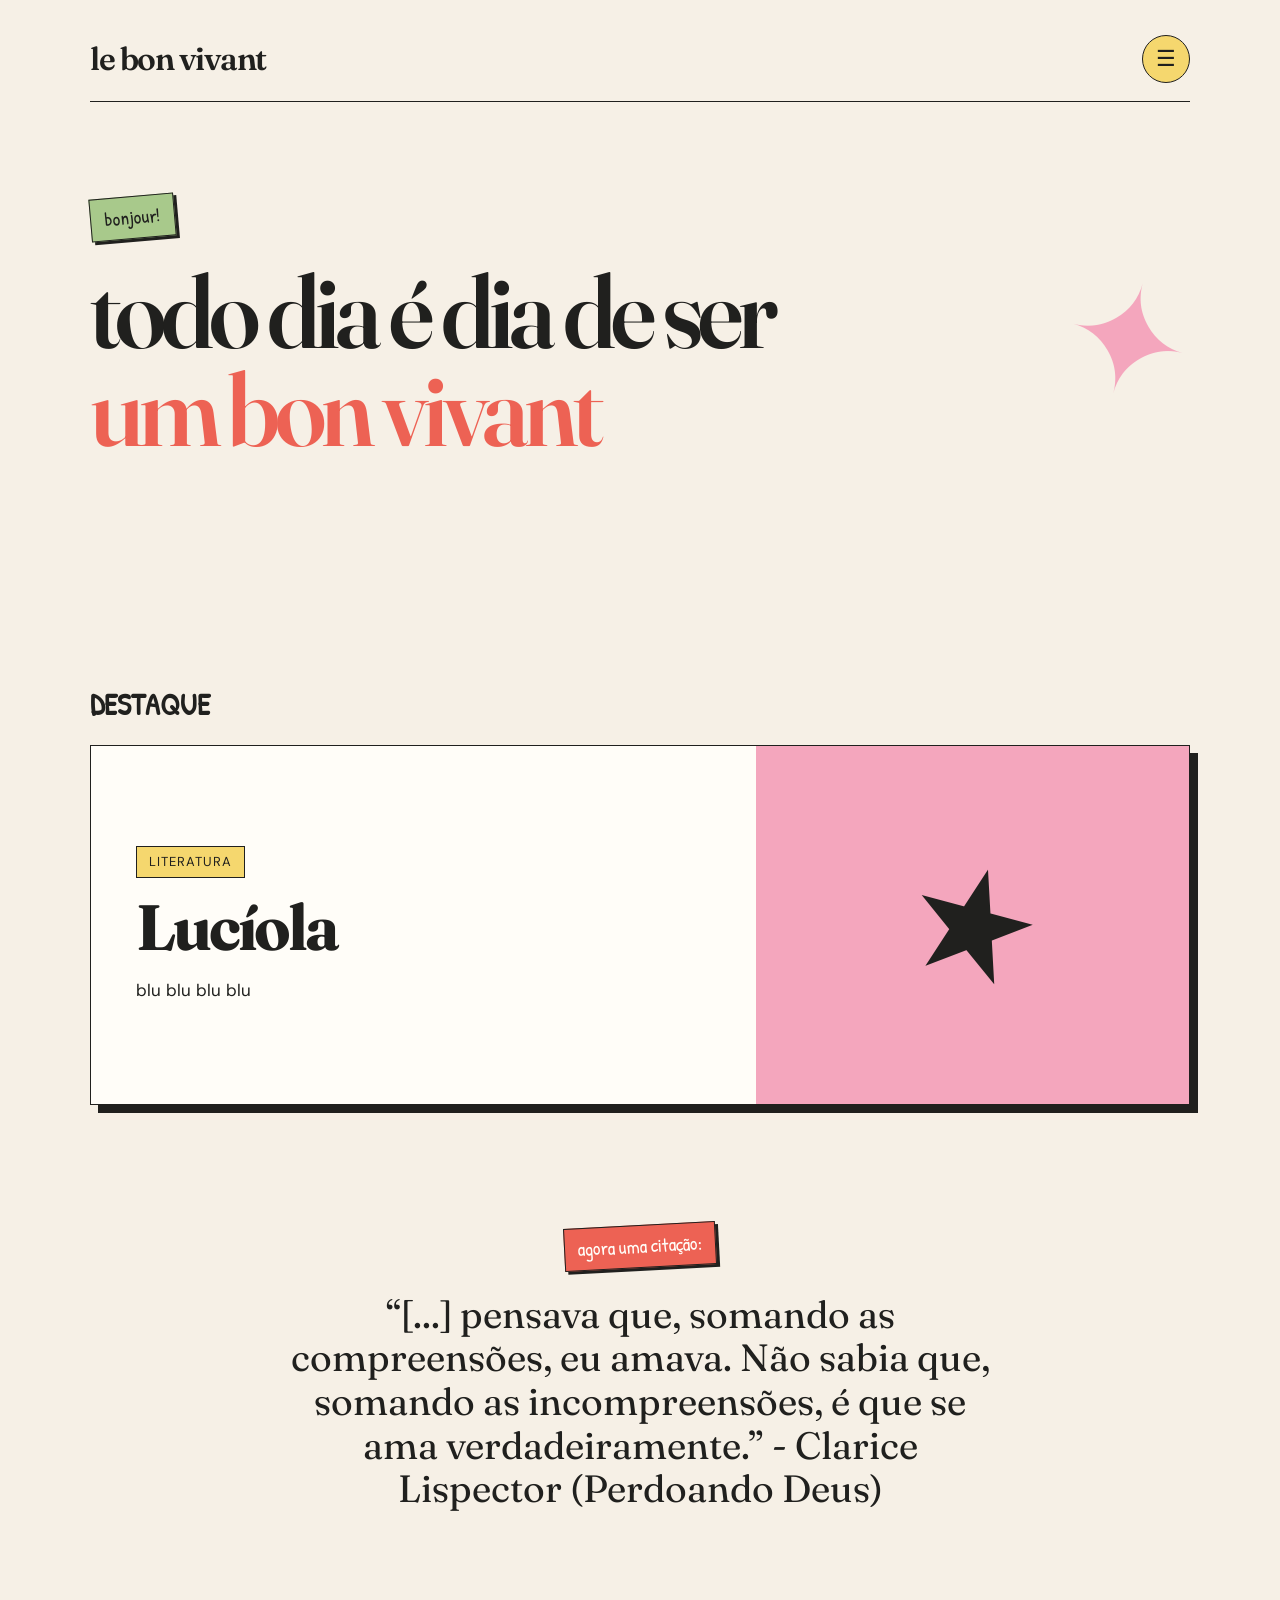
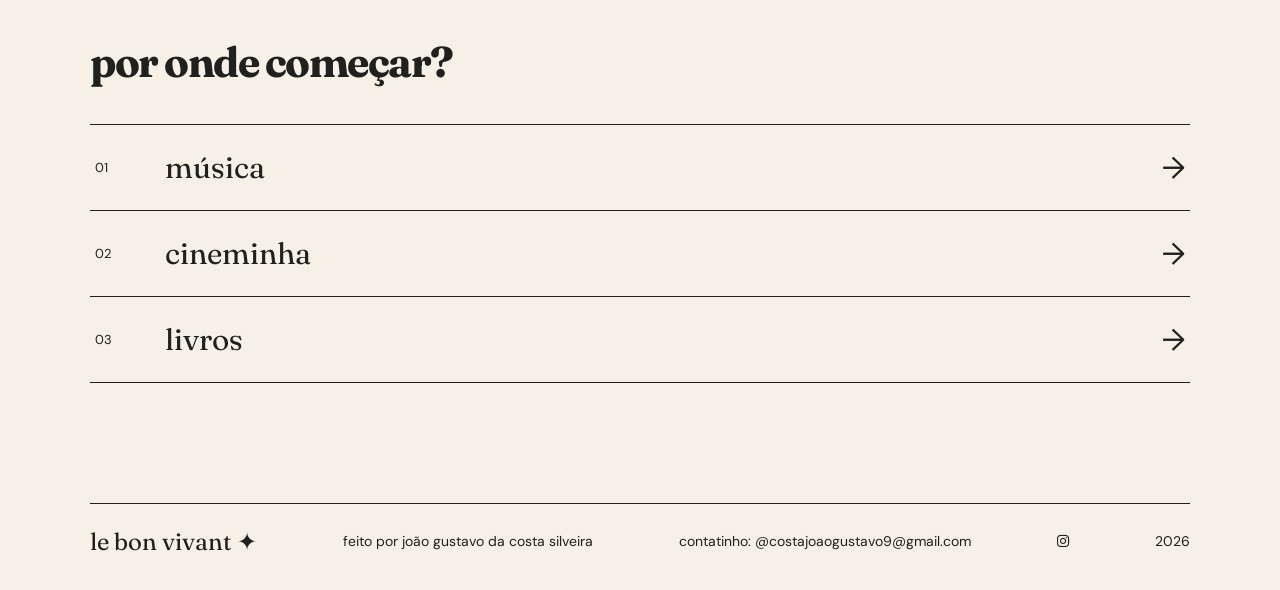
==== commit 2c2c47af: "Add files via upload" ====
--- a/index.html
+++ b/index.html
@@ -34,7 +34,7 @@
             <nav class="menu-links">
 
                 <a href="review.html">reviews</a>
-                <a href="musica.html">musica</a>
+                <a href="musica.html">música</a>
                 <a href="cinema.html">cineminha</a>
               <a href="livros.html">literatura</a>
 
@@ -47,7 +47,6 @@
 
     <main>
 
-        <!-- APRESENTAÇÃO -->
 
         <section class="intro">
 
@@ -63,7 +62,7 @@
                 </h1>
 
                 <p>
-                    música, cinema, livros, comida, moda: todas essas coisas que fazem da vida uma coisa bonita. ser bon vivant é isso: viver um dia de cada vez e comemorar as pequenas coisas da vida.
+
                 </p>
 
             </div>
@@ -75,7 +74,6 @@
         </section>
 
 
-        <!-- DESTAQUE -->
 
         <section class="featured">
 
@@ -83,16 +81,16 @@
                 <h1>DESTAQUE</h1>
             </div>
 
-            <a href="#" class="featured-card">
+            <a href="luciola/index.html" class="featured-card">
 
                 <div class="featured-content">
 
                     <span class="category">
-                        categoria aq
+                        literatura
                     </span>
 
                     <h2>
-                        bla bla bla bla
+                        Lucíola
                     </h2>
 
                     <p>
@@ -109,7 +107,7 @@
 
         </section>
 
-
+        <!--
         <section class="recent">
 
             <div class="section-heading">
@@ -176,7 +174,7 @@
             </div>
 
         </section>
-
+        -->
 
         <section class="little-note">
 
--- a/style.css
+++ b/style.css
@@ -472,7 +472,7 @@
 
 .featured-shape {
 
-    background: var(--blue);
+    background: var(--pink);
 
     display: flex;
 
@@ -2335,7 +2335,7 @@
     align-items: center;
     min-height: 280px;
     padding: 40px;
-    background: var(--blue);
+    background: var(--pink);
     border: 1px solid var(--black);
     box-shadow: 7px 7px 0 var(--black);
     transition: .2s ease;
